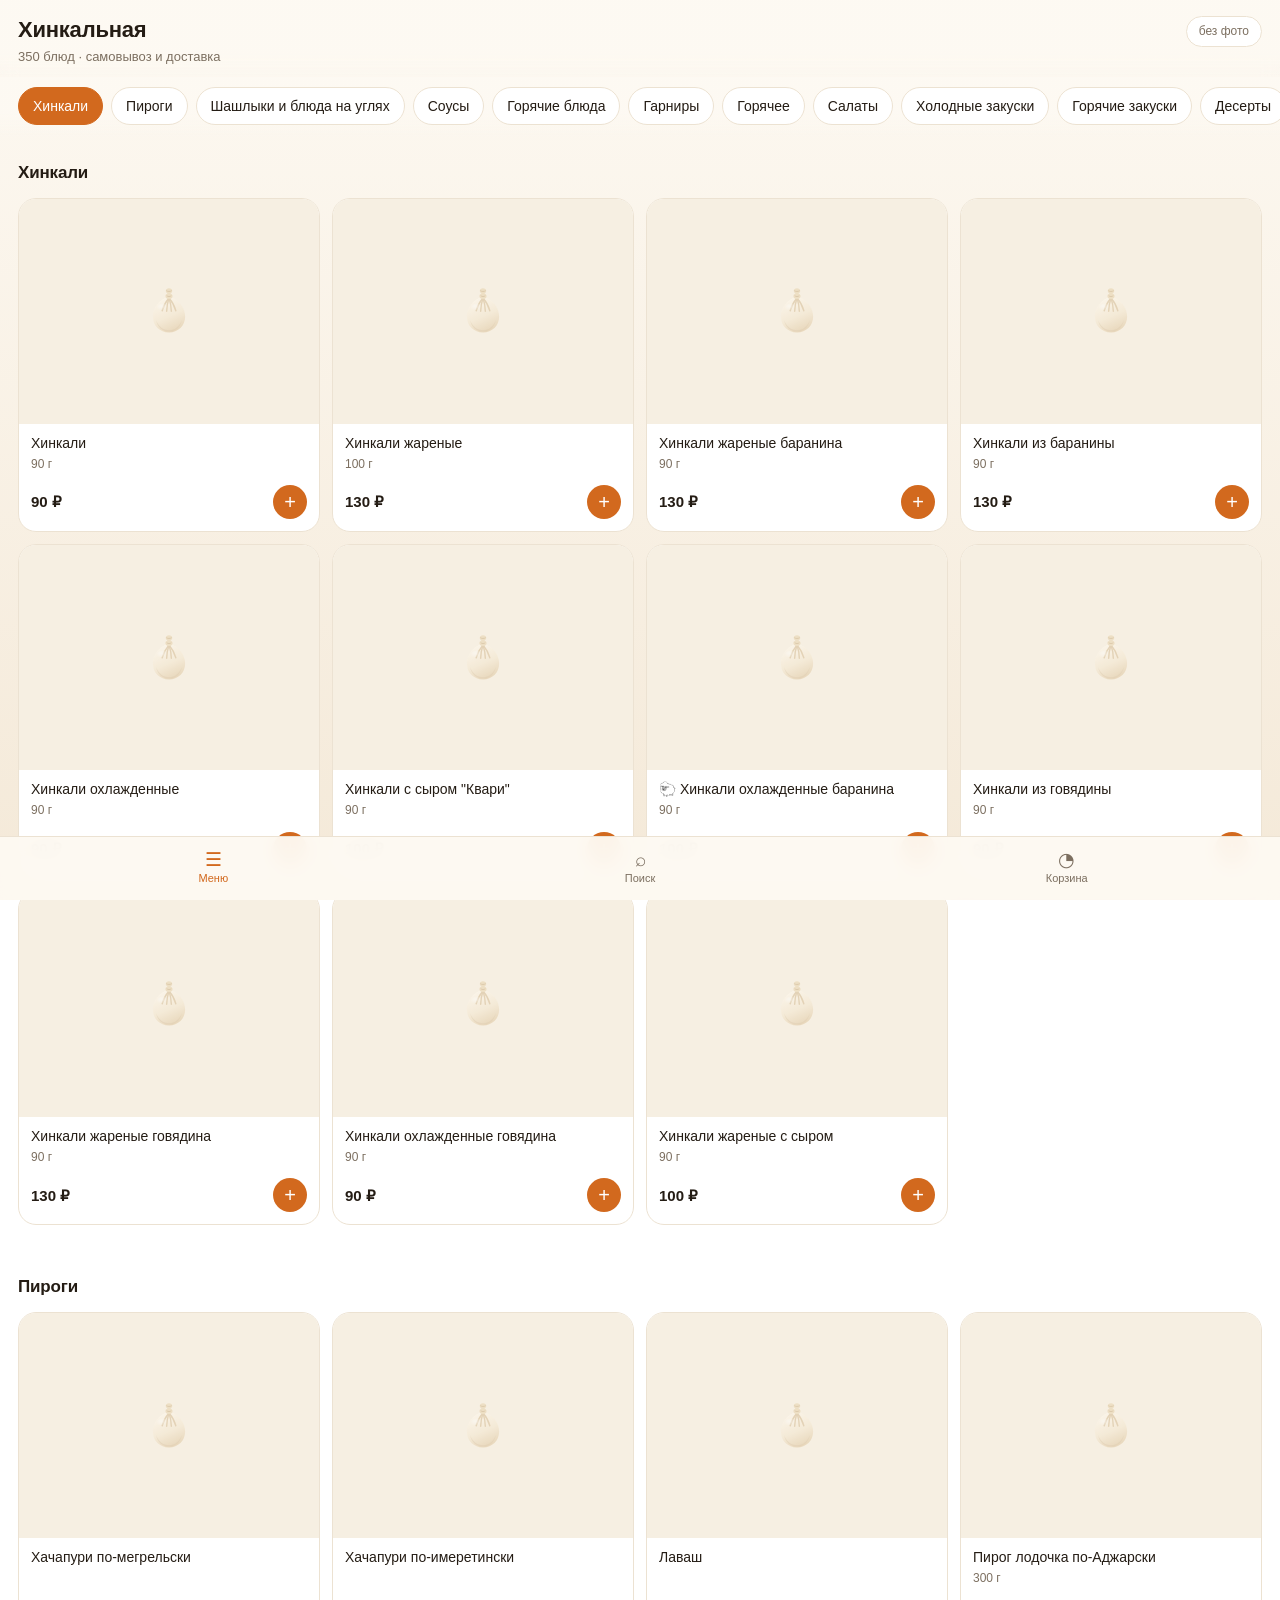
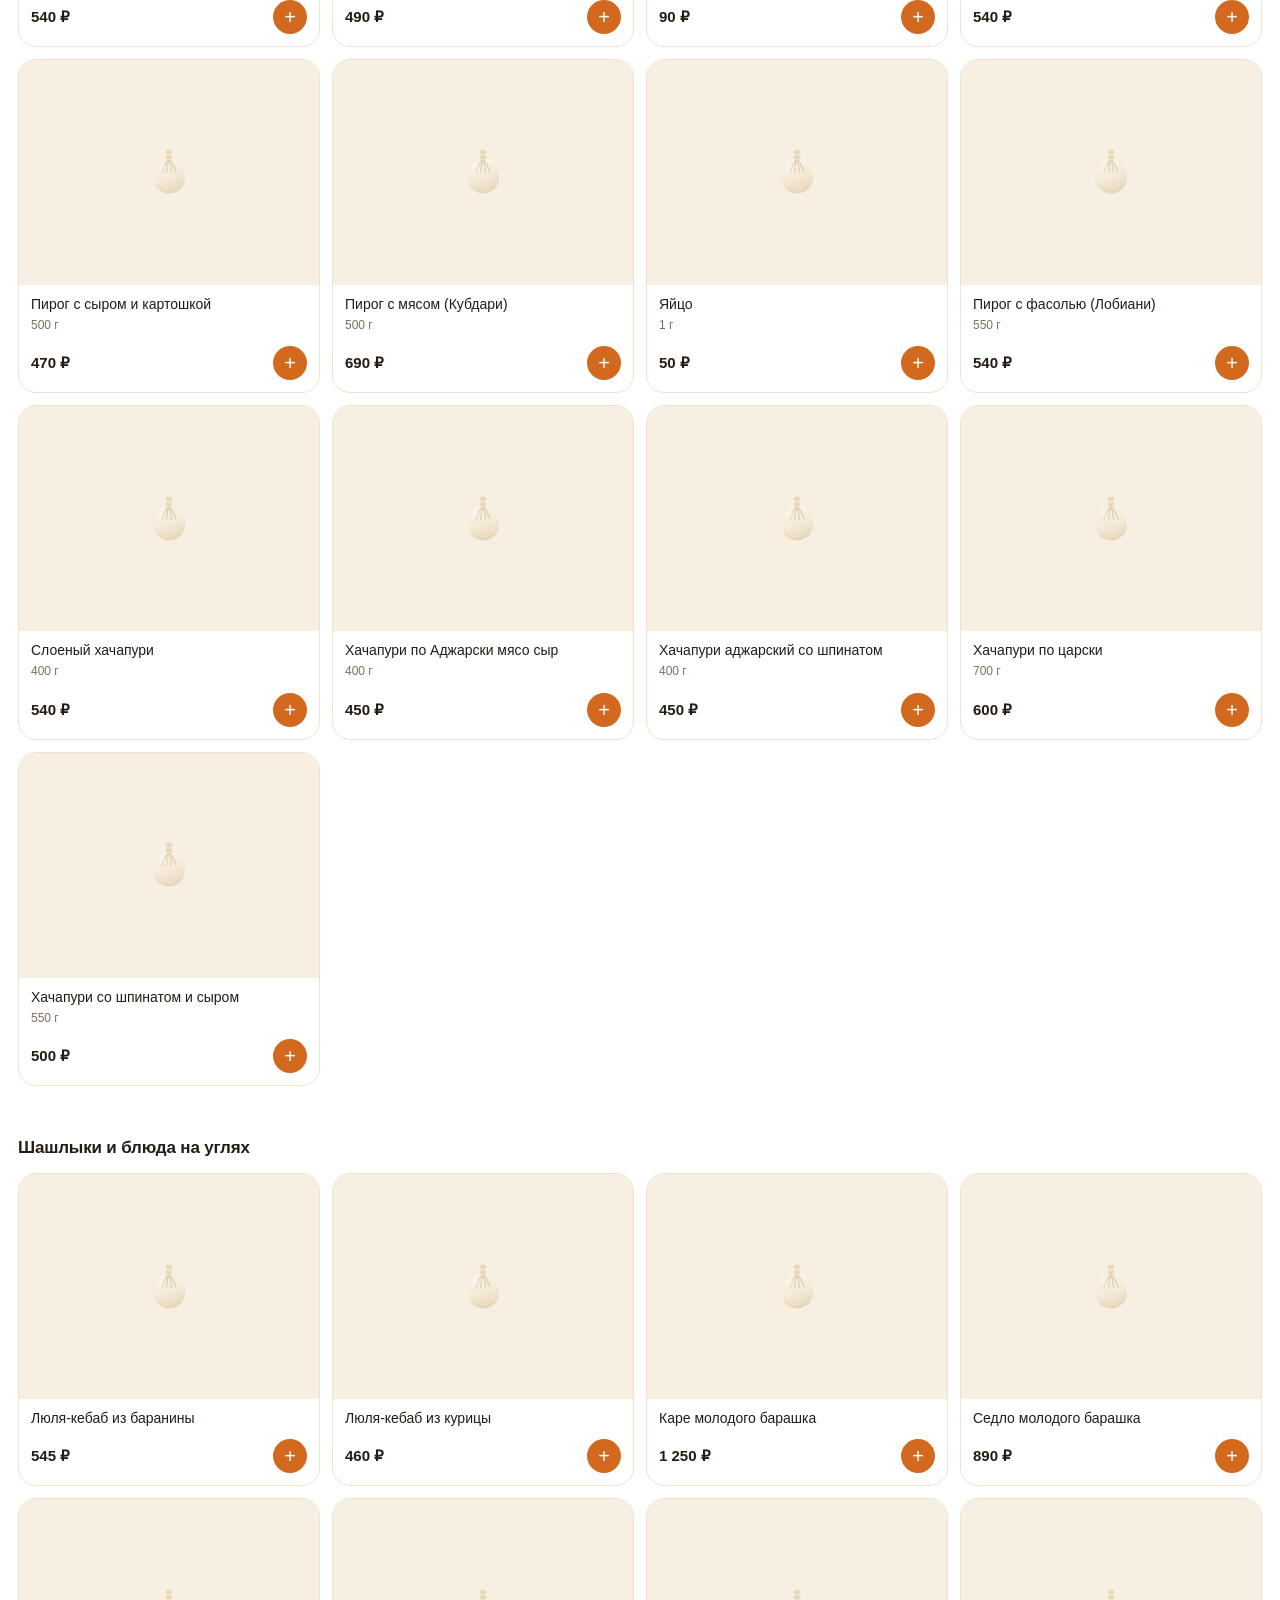
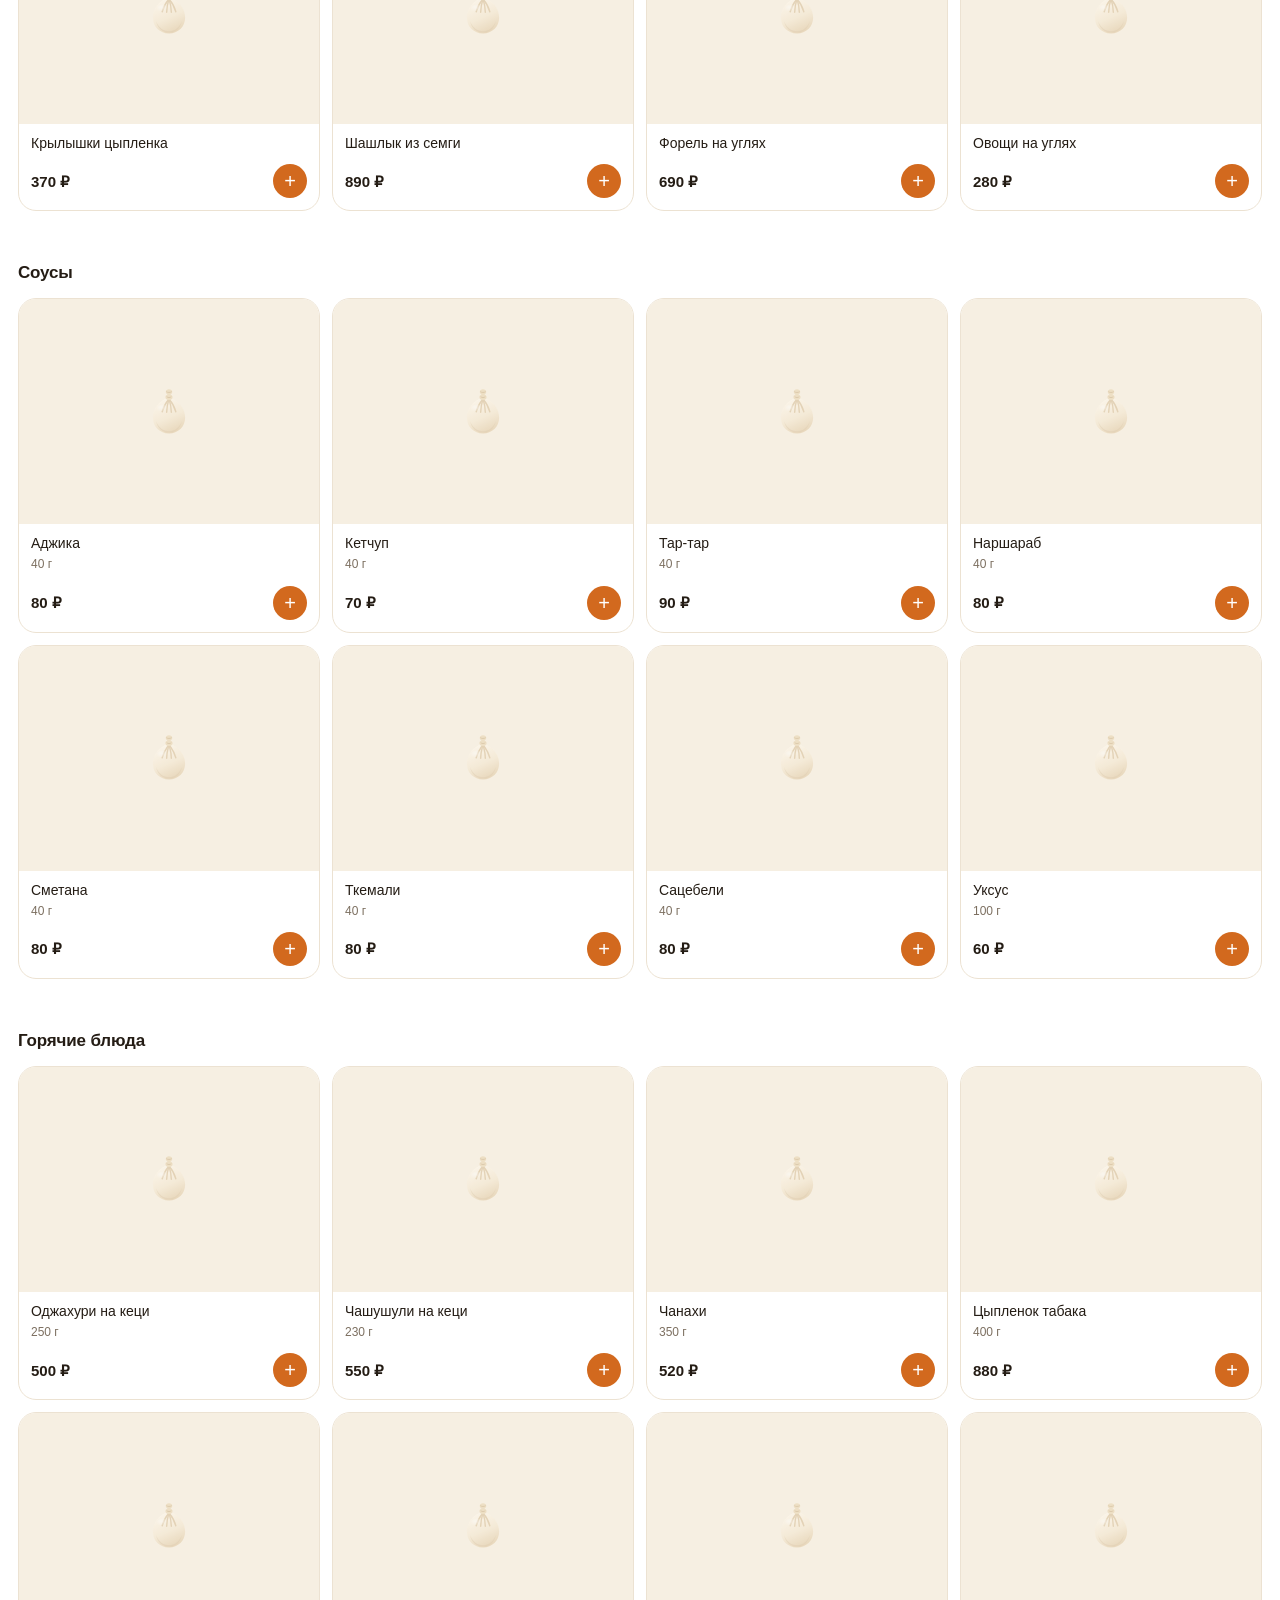
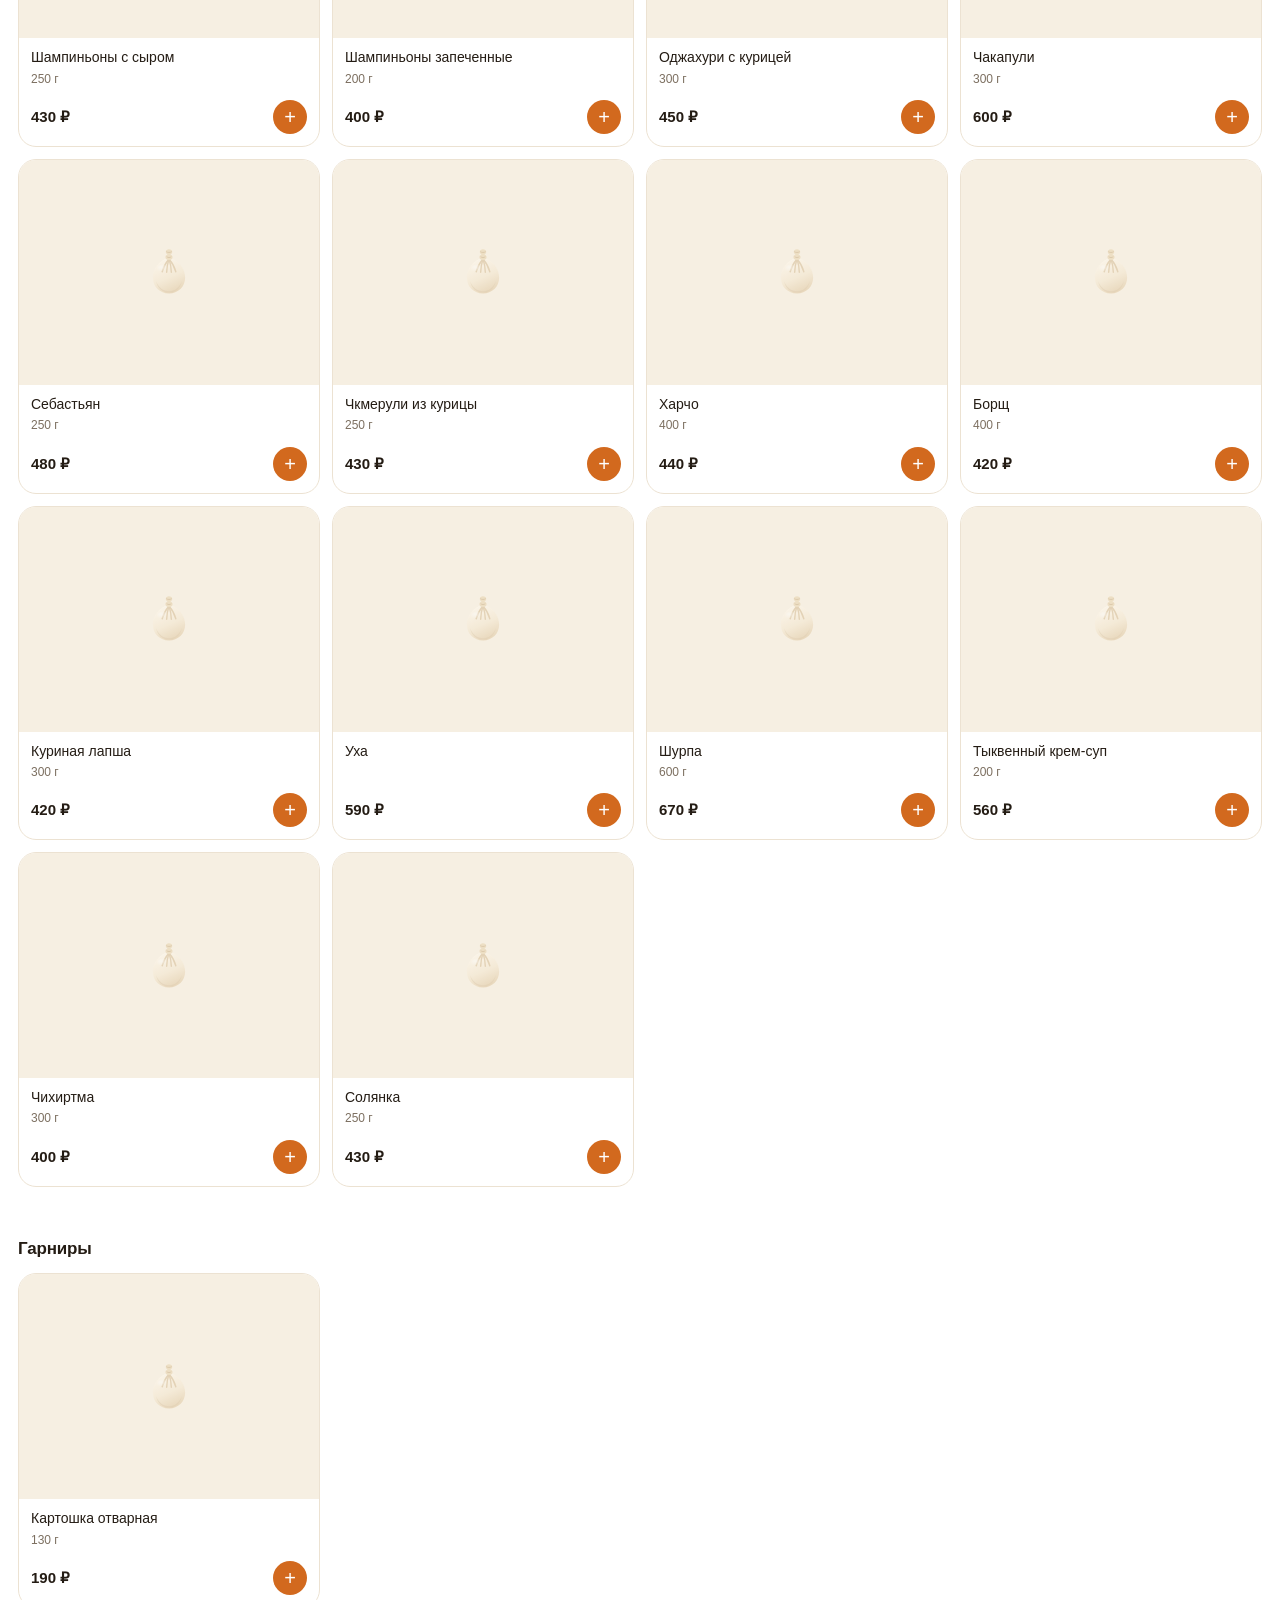
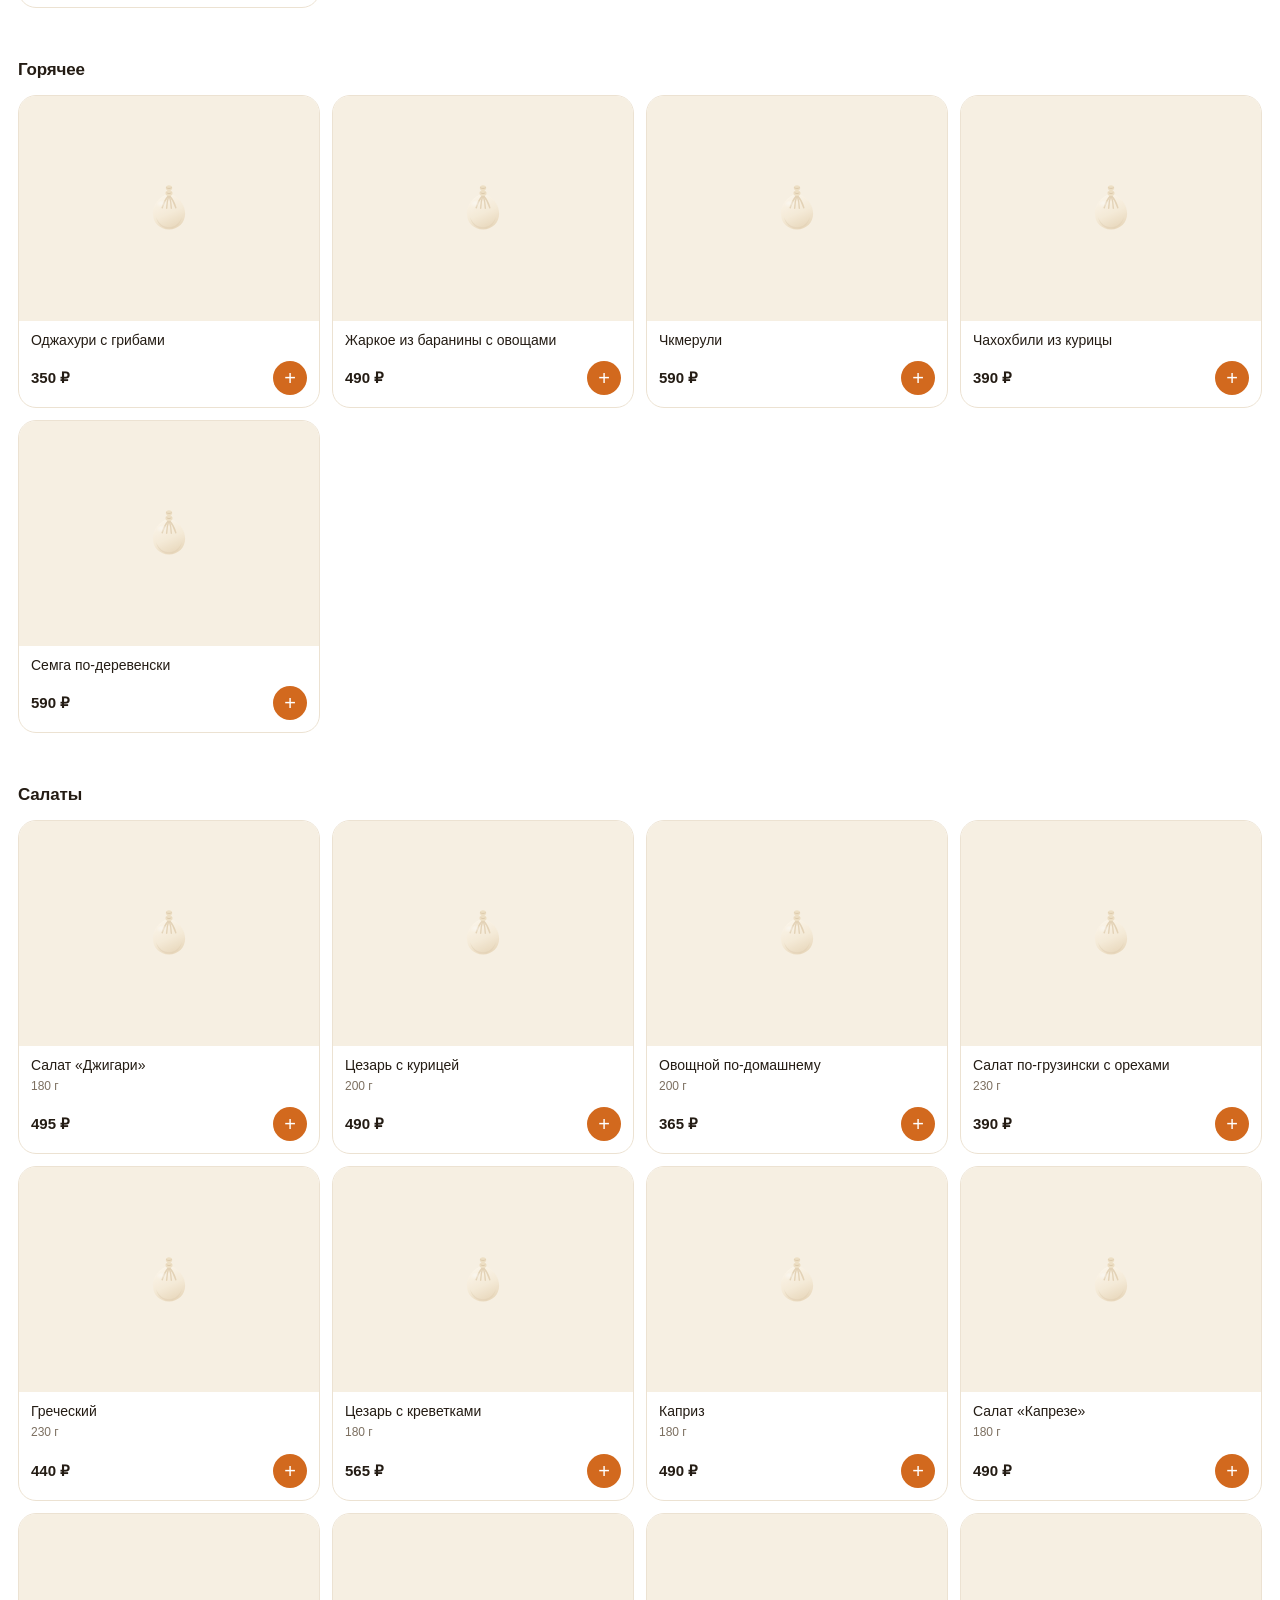
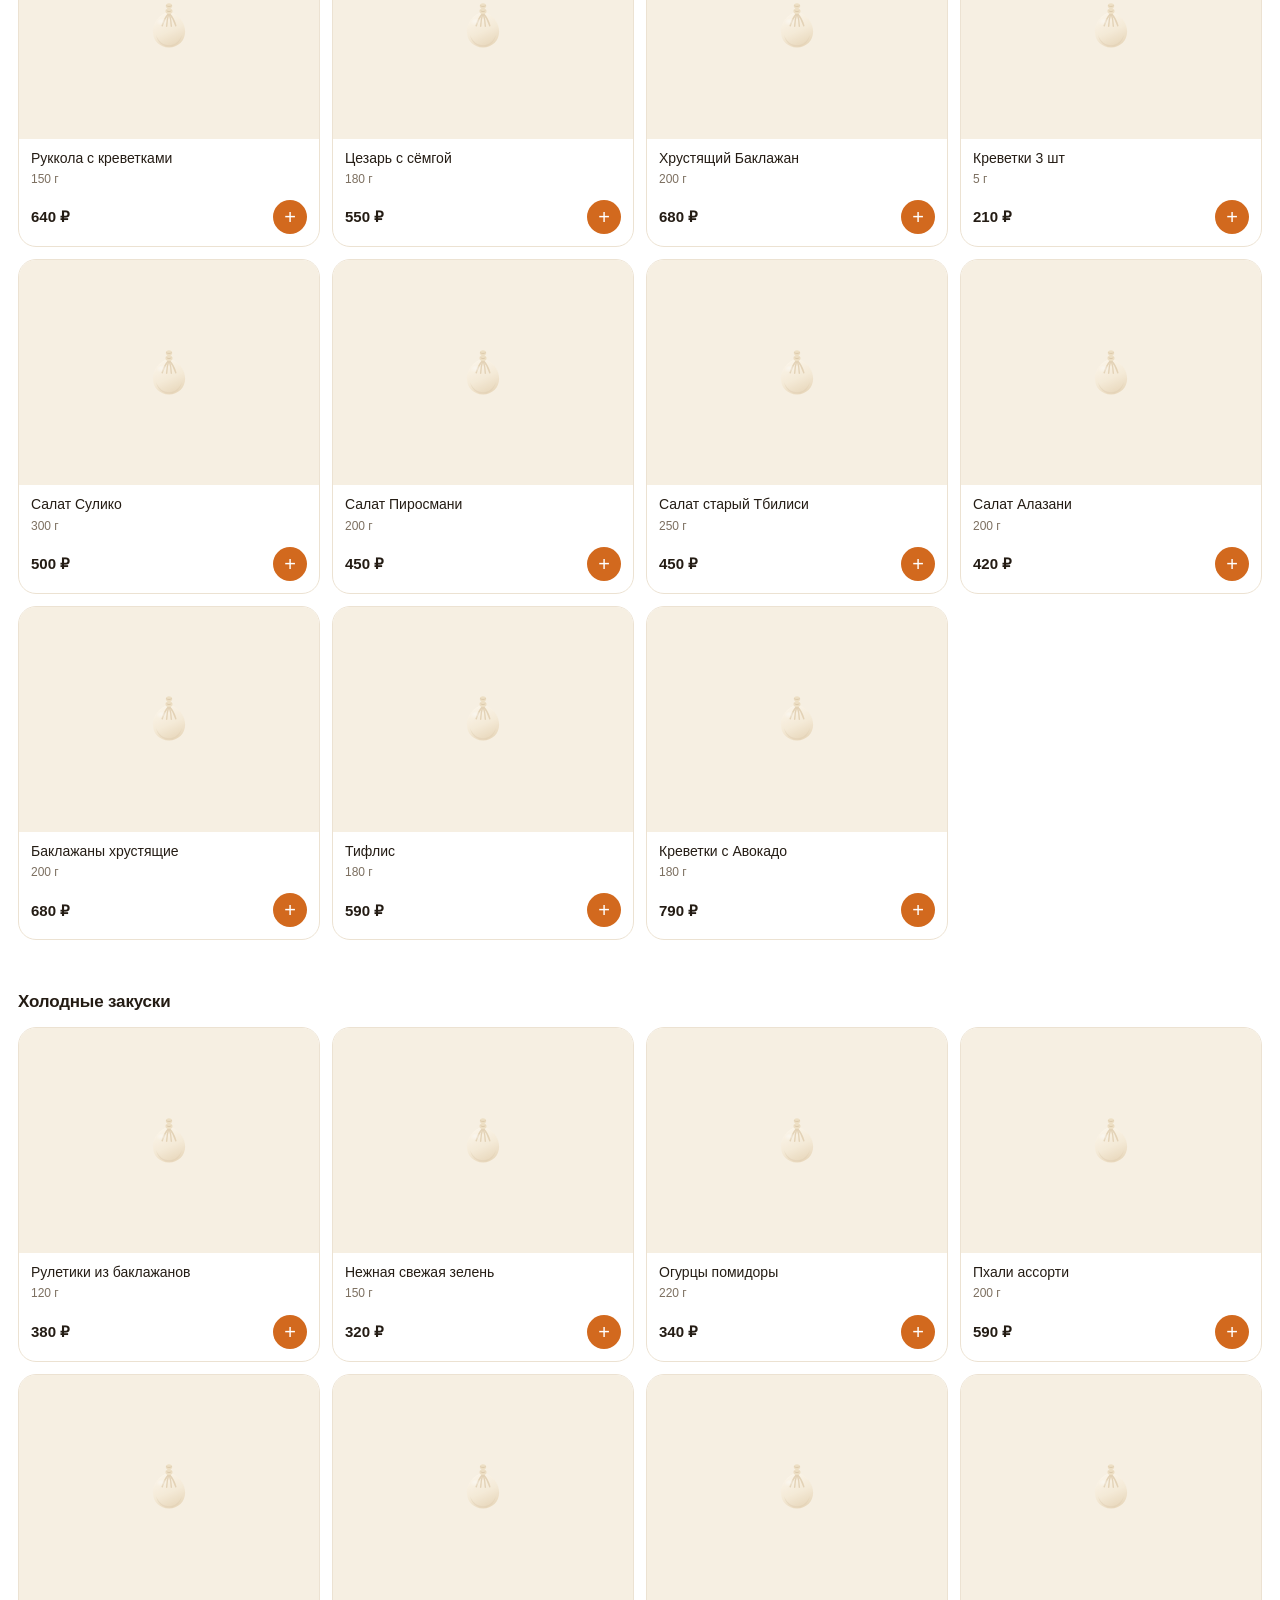
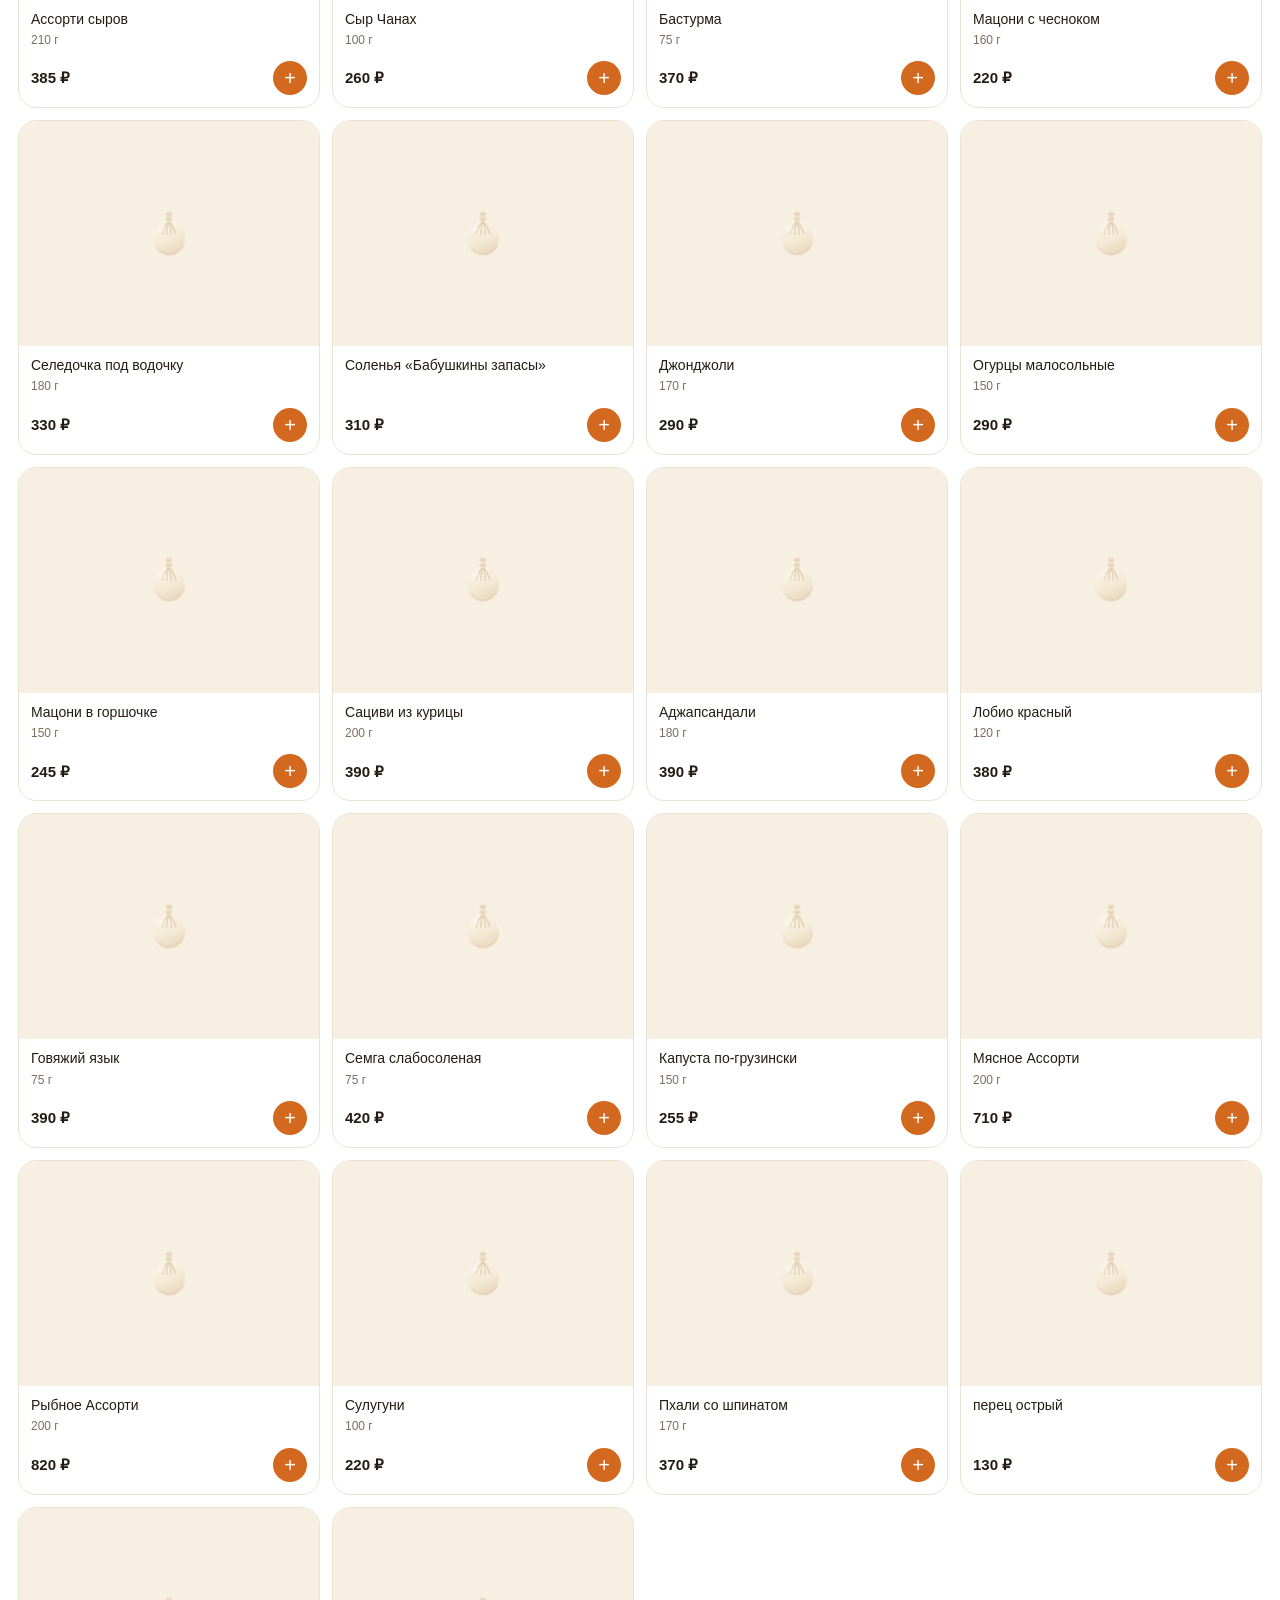
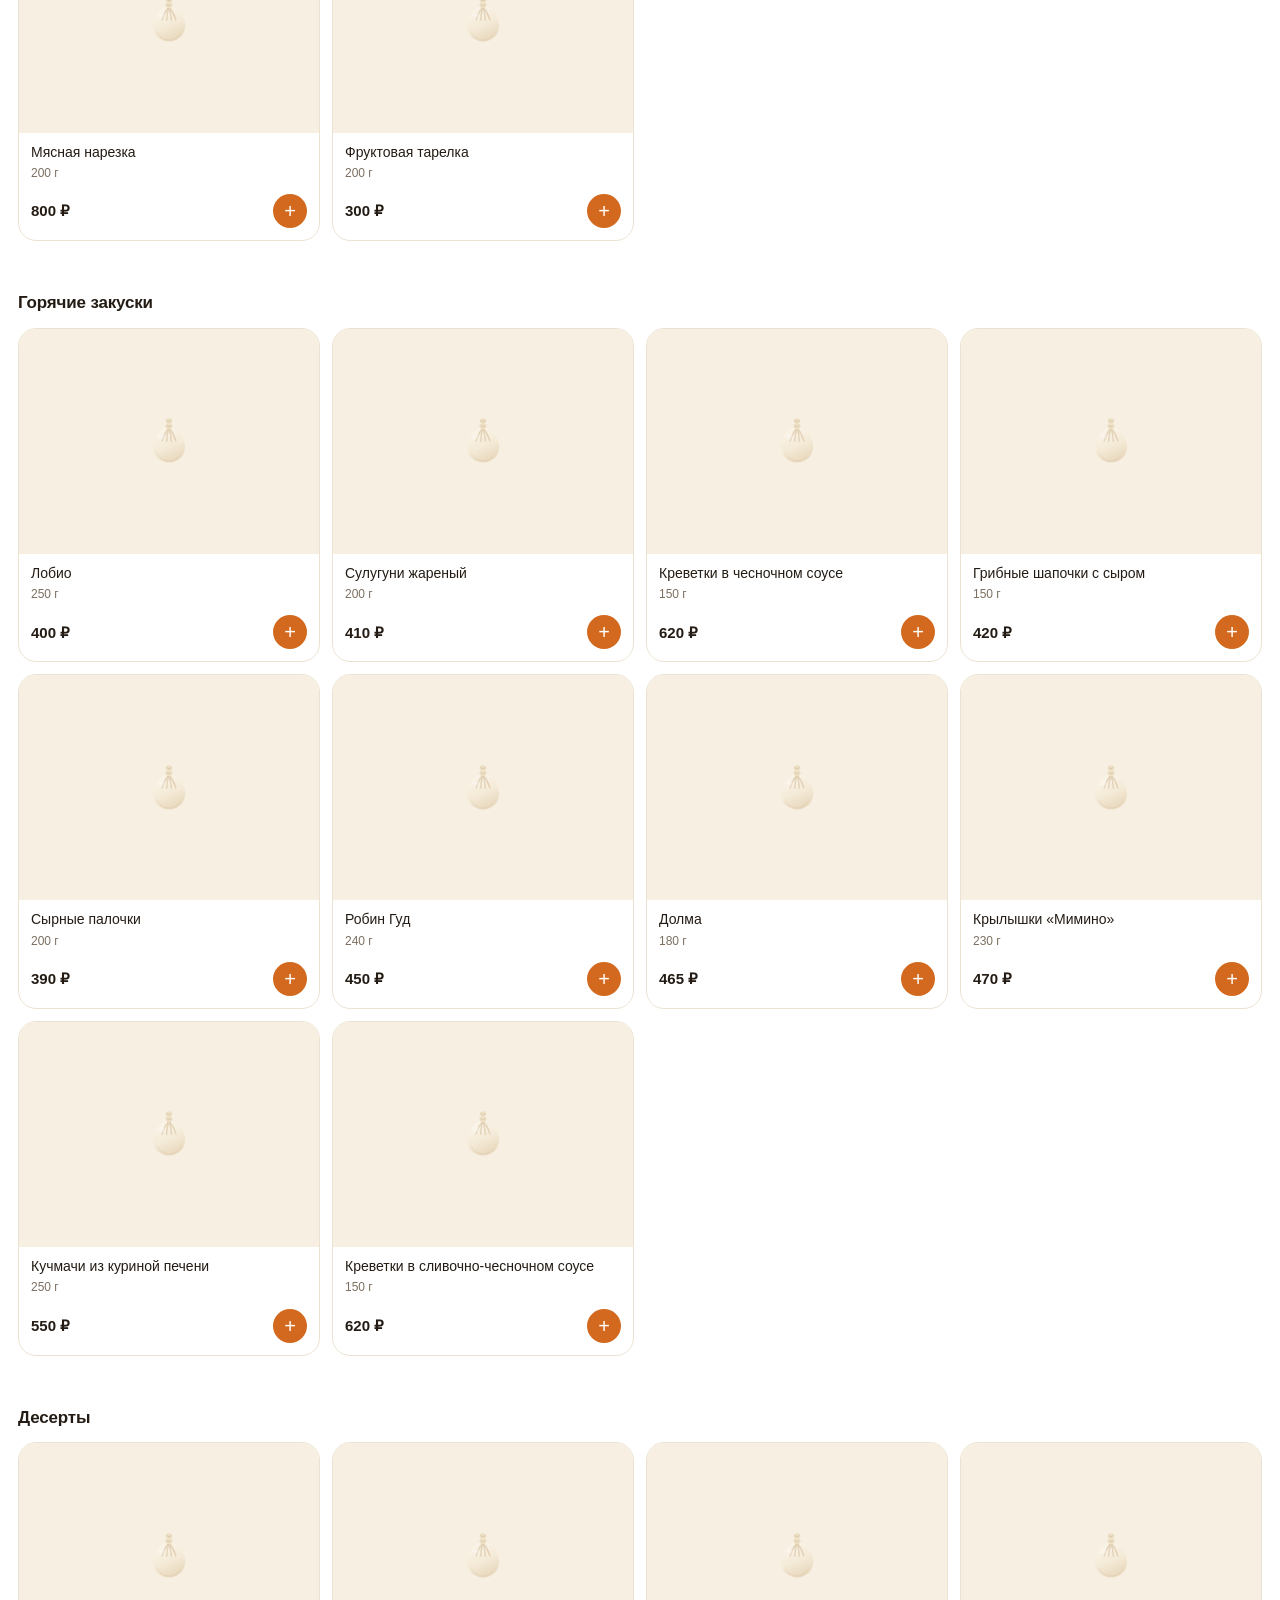
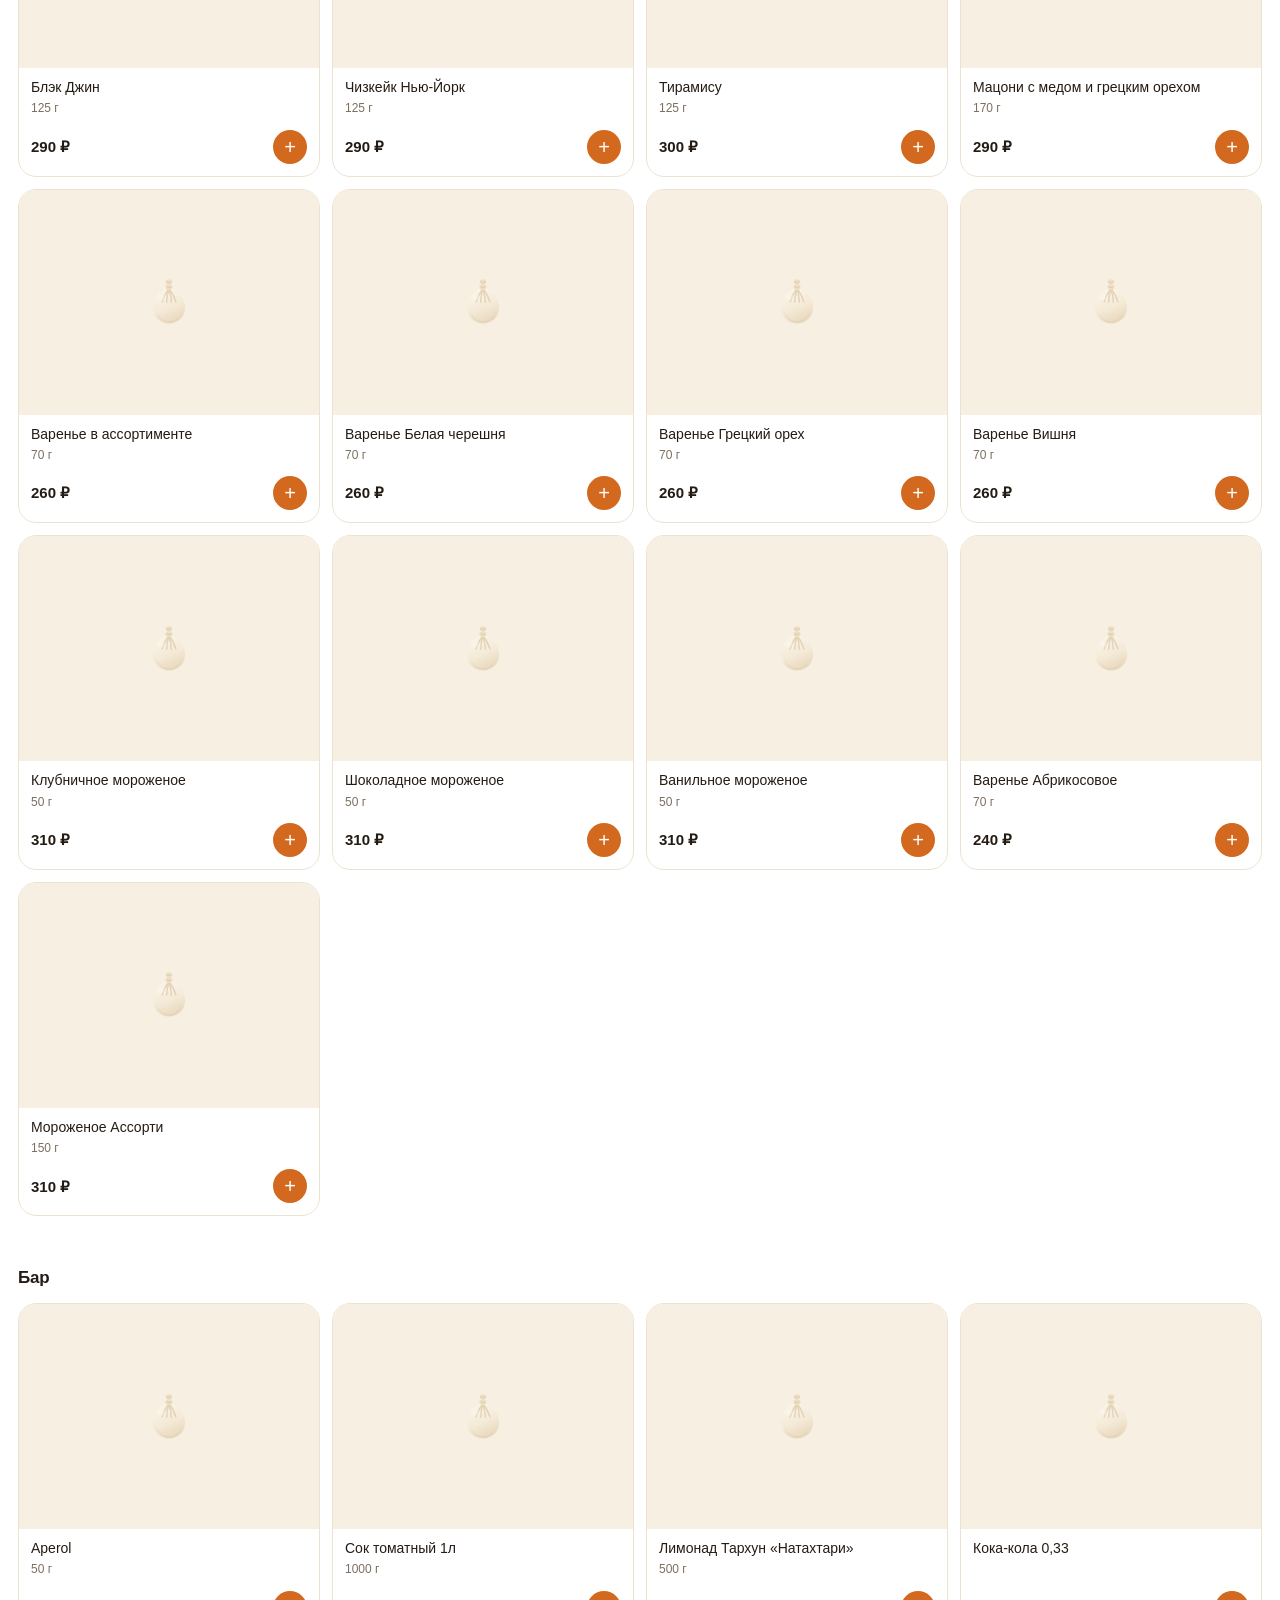
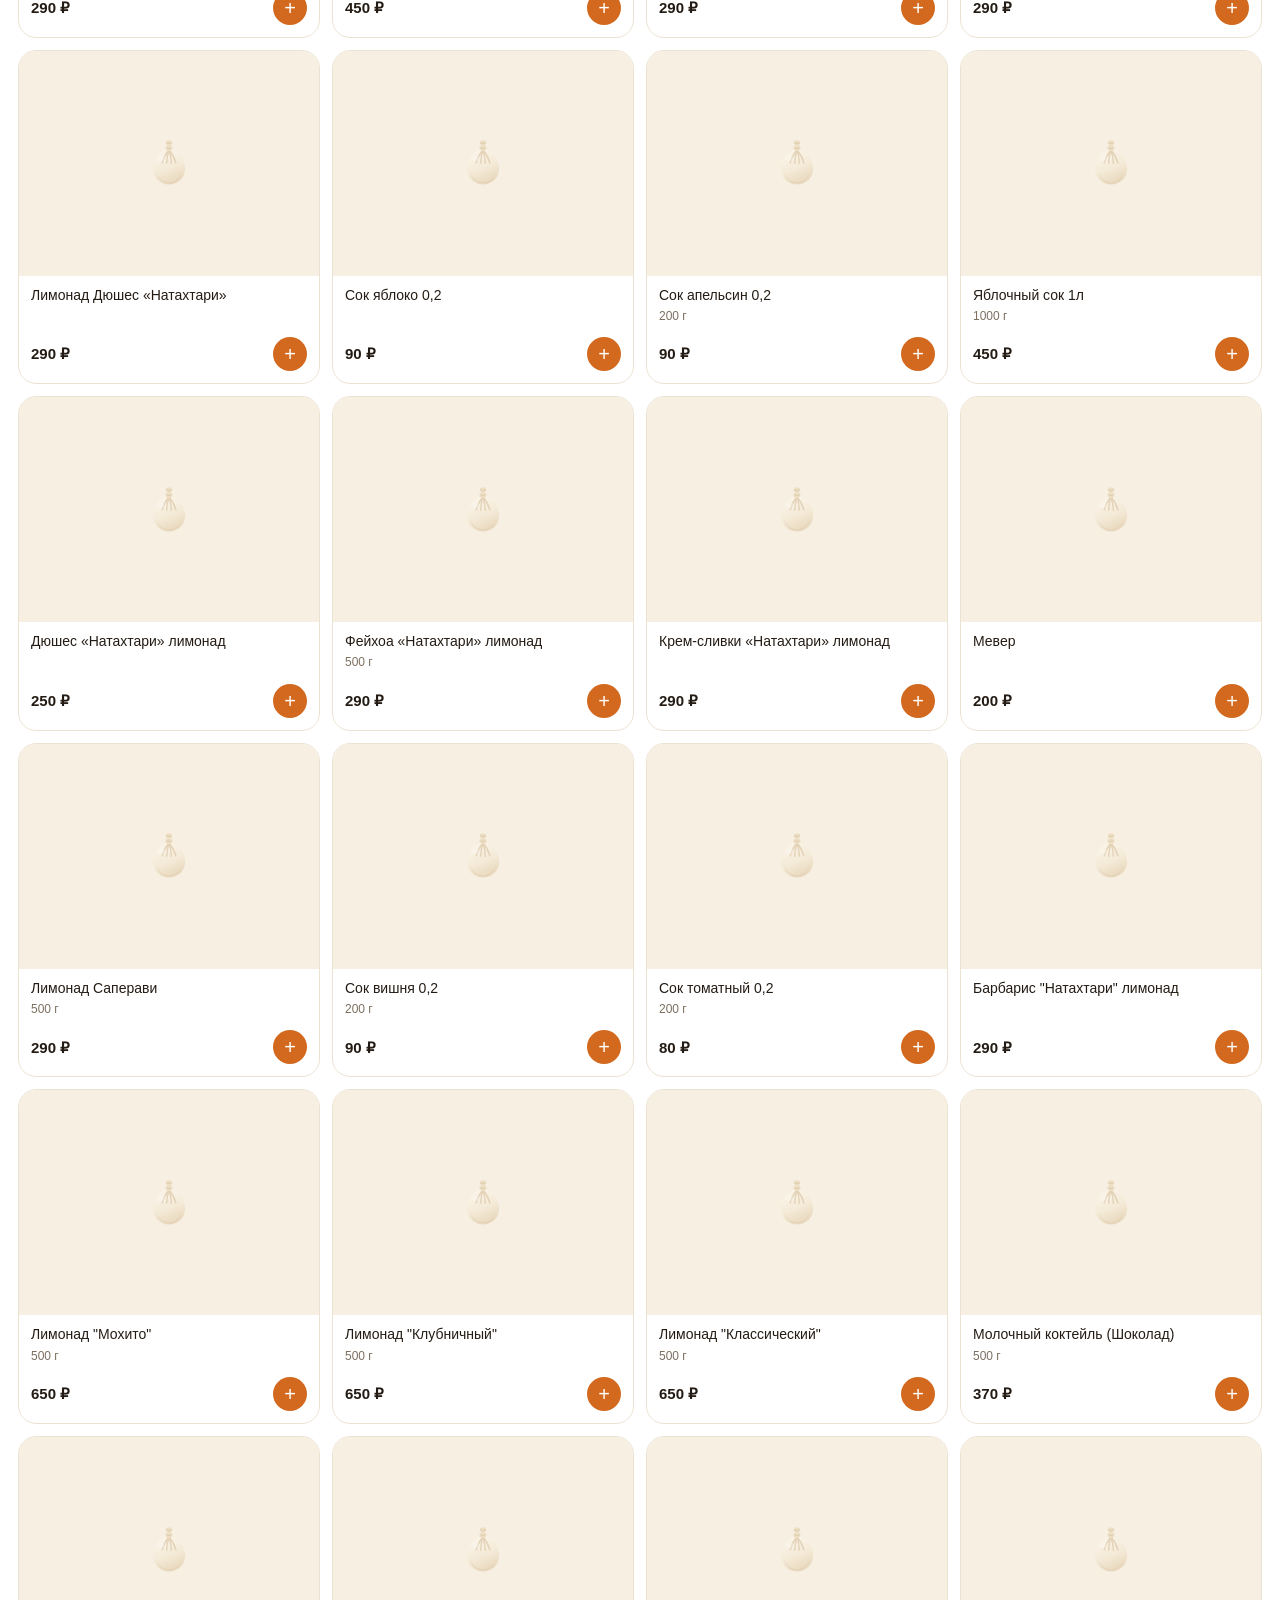
==== index.html @ e14bdf31 "Витрина Хинкальной: меню, блюдо, корзина, оформление; оффлайн и установка на телефон Co-Authored-By:" ====
<!DOCTYPE html>
<html lang="ru">
<head>
<meta charset="utf-8">
<meta name="viewport" content="width=device-width, initial-scale=1, viewport-fit=cover">
<title>Хинкальная — меню и заказ</title>
<meta name="description" content="Меню Хинкальной: хинкали, хачапури, шашлыки. Заказ навынос и доставка.">
<meta name="theme-color" content="#fbf5ea">
<link rel="manifest" href="manifest.webmanifest">
<link rel="apple-touch-icon" href="ikonki/znachok-192.png">
<link rel="stylesheet" href="stil.css">
</head>
<body>

<!-- Хинкали одним рисунком, дальше повторяется через <use> -->
<svg width="0" height="0" style="position:absolute" aria-hidden="true">
  <defs>
    <linearGradient id="testo" x1=".3" y1="0" x2=".7" y2="1">
      <stop offset="0" stop-color="#fffaf1"/><stop offset=".55" stop-color="#f3e6ce"/><stop offset="1" stop-color="#dcc39a"/>
    </linearGradient>
    <radialGradient id="blik" cx=".35" cy=".3" r=".45">
      <stop offset="0" stop-color="#fff" stop-opacity=".75"/><stop offset="1" stop-color="#fff" stop-opacity="0"/>
    </radialGradient>
    <symbol id="hinkali" viewBox="0 0 46 58">
      <path d="M23 13c-1.6 0-3 .5-4.6 1.4C11.6 18.2 5 25.3 5 35.2 5 45.6 13 53 23 53s18-7.4 18-17.8c0-9.9-6.6-17-13.4-20.8C26 13.5 24.6 13 23 13z" fill="url(#testo)"/>
      <path d="M8.6 39c2.4 7 7.8 11.4 14.4 11.4S34.9 46 37.4 39c-1.4 8-7 13-14.4 13S10 47 8.6 39z" fill="#cbb08a" opacity=".45"/>
      <g stroke="#d5bc94" stroke-width="1.6" stroke-linecap="round" fill="none">
        <path d="M23 14.5c-3.6 4.2-6.2 9-7.6 14.2"/><path d="M23 14.5c-1.6 4.8-2.5 9.8-2.6 14.8"/>
        <path d="M23 14.5c1.6 4.8 2.5 9.8 2.6 14.8"/><path d="M23 14.5c3.6 4.2 6.2 9 7.6 14.2"/>
      </g>
      <path d="M23 3.5c2.1 0 3.6 1.3 3.6 3 0 1.4-.9 2.4-2 3.1 1.5.6 2.4 1.6 2.4 2.9 0 1.9-1.8 3.2-4 3.2s-4-1.3-4-3.2c0-1.3.9-2.3 2.4-2.9-1.1-.7-2-1.7-2-3.1 0-1.7 1.5-3 3.6-3z" fill="#e6d2ad"/>
      <path d="M20.4 6.6c1.2.9 3.9.9 5.2 0M20.8 12.3c1.1.8 3.3.8 4.4 0" stroke="#c9ac7f" stroke-width="1.1" stroke-linecap="round" fill="none"/>
      <ellipse cx="16.5" cy="26" rx="7" ry="5.5" fill="url(#blik)"/>
    </symbol>
  </defs>
</svg>

<div id="ekran"></div>

<nav class="niz" id="niz" hidden>
  <a href="#/" class="vkladka" data-vkladka="menyu">
    <span class="znak">☰</span><span>Меню</span>
  </a>
  <a href="#/poisk" class="vkladka" data-vkladka="poisk">
    <span class="znak">⌕</span><span>Поиск</span>
  </a>
  <a href="#/korzina" class="vkladka" data-vkladka="korzina">
    <span class="znak">◔</span><span>Корзина</span>
    <span class="schetchik" id="schetchik" hidden>0</span>
  </a>
</nav>

<script src="vitrina.js"></script>
</body>
</html>
---- stil.css ----
/* Витрина Хинкальной. Телефон первым, тёплая гамма теста и жара,
   мягкие переходы цвета, отклик на каждое касание. */

:root {
  --fon-verh:   #fdf9f2;
  --fon-niz:    #f4e9d8;
  --karta:      #ffffff;
  --tekst:      #241c14;
  --tusklo:     #7c6f60;
  --kray:       #ece2d2;
  --zhar:       #d2691e;
  --zhar-temno: #b4540f;
  --zelen:      #4a7c46;

  --radius:     18px;
  --niz-vysota: 64px;
}

* { box-sizing: border-box; -webkit-tap-highlight-color: transparent; }

html, body { height: 100%; }

body {
  margin: 0;
  color: var(--tekst);
  background: linear-gradient(180deg, var(--fon-verh) 0%, var(--fon-niz) 100%);
  background-attachment: fixed;
  font-family: -apple-system, BlinkMacSystemFont, "Segoe UI", Roboto, "Helvetica Neue", sans-serif;
  line-height: 1.45;
  -webkit-font-smoothing: antialiased;
}

a { color: inherit; text-decoration: none; }
button { font: inherit; color: inherit; border: none; background: none; cursor: pointer; }

#ekran { padding-bottom: calc(var(--niz-vysota) + env(safe-area-inset-bottom) + 12px); }

/* ---------- шапка ---------- */

.shapka {
  position: sticky; top: 0; z-index: 20;
  padding: 14px 18px 10px;
  background: linear-gradient(180deg, rgba(253,249,242,.97) 70%, rgba(253,249,242,0));
  backdrop-filter: blur(8px);
}
.shapka h1 { margin: 0; font-size: 22px; letter-spacing: -.01em; }
.shapka .pod { margin: 2px 0 0; font-size: 13px; color: var(--tusklo); }

/* лента разделов */
.lenta {
  display: flex; gap: 8px; overflow-x: auto; padding: 10px 18px 12px;
  scrollbar-width: none; -webkit-overflow-scrolling: touch;
  position: sticky; top: 62px; z-index: 19;
  background: linear-gradient(180deg, rgba(253,249,242,.97) 60%, rgba(253,249,242,0));
}
.lenta::-webkit-scrollbar { display: none; }
.lenta button {
  flex: 0 0 auto; padding: 8px 14px; border-radius: 999px;
  border: 1px solid var(--kray); background: var(--karta);
  font-size: 14px; white-space: nowrap;
  transition: transform .12s ease, background .15s ease, color .15s ease;
}
.lenta button:active { transform: scale(.95); }
.lenta button[aria-current="true"] {
  background: var(--zhar); border-color: var(--zhar); color: #fff;
}

/* переключатель показа фотографий: в базе они пока случайные */
.perekl-foto {
  position: absolute; top: 16px; right: 18px;
  font-size: 12px; color: var(--tusklo);
  border: 1px solid var(--kray); background: var(--karta);
  border-radius: 999px; padding: 6px 12px;
  transition: transform .12s ease;
}
.perekl-foto:active { transform: scale(.94); }

/* ---------- список блюд ---------- */

.razdel { padding: 6px 18px 26px; }
.razdel h2 {
  font-size: 17px; margin: 18px 0 12px; letter-spacing: -.01em;
  scroll-margin-top: 112px;
}

.setka { display: grid; grid-template-columns: 1fr 1fr; gap: 12px; }
@media (min-width: 620px) { .setka { grid-template-columns: repeat(3, 1fr); } }
@media (min-width: 900px) { .setka { grid-template-columns: repeat(4, 1fr); } }

.blyudo {
  position: relative; display: flex; flex-direction: column;
  background: var(--karta); border: 1px solid var(--kray);
  border-radius: var(--radius); overflow: hidden;
  transition: transform .14s cubic-bezier(.34,1.3,.64,1), box-shadow .14s ease;
}
.blyudo:active { transform: scale(.975); }

.blyudo .foto {
  position: relative; aspect-ratio: 4 / 3; background: #f6efe2;
  display: flex; align-items: center; justify-content: center; overflow: hidden;
}
.blyudo .foto img {
  position: absolute; inset: 0;
  width: 100%; height: 100%; object-fit: cover; display: block;
  opacity: 0; transition: opacity .35s ease;
}
.blyudo .foto img.vidno { opacity: 1; }
.blyudo .foto svg { width: 42px; height: 52px; opacity: .55; }

.blyudo .telo { padding: 10px 12px 12px; display: flex; flex-direction: column; gap: 4px; flex: 1; }
.blyudo .nazvanie { font-size: 14px; line-height: 1.3; }
.blyudo .ves { font-size: 12px; color: var(--tusklo); }
.blyudo .nizhe { margin-top: auto; display: flex; align-items: center; justify-content: space-between; gap: 8px; padding-top: 8px; }
.blyudo .cena { font-size: 15px; font-weight: 600; }

.plyus {
  width: 34px; height: 34px; border-radius: 50%;
  background: var(--zhar); color: #fff; font-size: 20px; line-height: 1;
  display: flex; align-items: center; justify-content: center;
  transition: transform .12s cubic-bezier(.34,1.5,.64,1), background .15s ease;
}
.plyus:active { transform: scale(.85); background: var(--zhar-temno); }
.plyus.polozheno { background: var(--zelen); }

/* счётчик прямо на карточке, когда блюдо уже в корзине */
.schet {
  display: flex; align-items: center; gap: 10px;
  background: var(--zhar); border-radius: 999px; padding: 3px 4px; color: #fff;
}
.schet button { width: 28px; height: 28px; border-radius: 50%; font-size: 17px; line-height: 1; }
.schet button:active { background: rgba(0,0,0,.18); }
.schet .skolko { min-width: 16px; text-align: center; font-size: 14px; font-weight: 600; }

/* прайс-лист: когда фотографий нет или они выключены */
.setka.spisok { grid-template-columns: 1fr; gap: 8px; }
.stroka-menyu {
  flex-direction: row; align-items: center; gap: 12px;
  padding: 13px 14px;
}
.stroka-menyu .zvanie { flex: 1; font-size: 15px; line-height: 1.3; }
.stroka-menyu .zvanie small { display: block; color: var(--tusklo); font-size: 12px; margin-top: 2px; }
.stroka-menyu .cena { font-size: 15px; font-weight: 600; white-space: nowrap; }

/* ---------- карточка блюда ---------- */

.podrobno .kartinka {
  position: relative; aspect-ratio: 1 / 1; background: #f6efe2; overflow: hidden;
  display: flex; align-items: center; justify-content: center;
}
.podrobno .kartinka img { position: absolute; inset: 0; width: 100%; height: 100%; object-fit: cover; }
.podrobno .kartinka svg { width: 84px; height: 104px; opacity: .5; }

.nazad {
  position: absolute; top: 14px; left: 14px; z-index: 5;
  width: 38px; height: 38px; border-radius: 50%;
  background: rgba(255,255,255,.92); backdrop-filter: blur(6px);
  display: flex; align-items: center; justify-content: center; font-size: 18px;
  box-shadow: 0 2px 10px rgba(0,0,0,.08);
  transition: transform .12s ease;
}
.nazad:active { transform: scale(.9); }

.podrobno .telo { padding: 18px; }
.podrobno h1 { font-size: 22px; margin: 0 0 6px; letter-spacing: -.01em; }
.podrobno .svedeniya { color: var(--tusklo); font-size: 14px; margin: 0 0 16px; }
.podrobno .sostav { font-size: 14px; color: var(--tusklo); margin: 0 0 18px; }

.polosa-vnizu {
  position: fixed; left: 0; right: 0; bottom: 0; z-index: 30;
  padding: 12px 18px calc(12px + env(safe-area-inset-bottom));
  background: rgba(253,249,242,.96); backdrop-filter: blur(10px);
  border-top: 1px solid var(--kray);
  display: flex; align-items: center; gap: 12px;
}

.glavnaya-knopka {
  flex: 1; height: 50px; border-radius: 14px;
  background: var(--zhar); color: #fff; font-size: 16px; font-weight: 600;
  display: flex; align-items: center; justify-content: center; gap: 10px;
  transition: transform .12s cubic-bezier(.34,1.4,.64,1), background .15s ease;
}
.glavnaya-knopka:active { transform: scale(.97); background: var(--zhar-temno); }
.glavnaya-knopka[disabled] { background: #d9cdbb; color: #fff; }

/* ---------- корзина и оформление ---------- */

.stroka {
  display: flex; gap: 12px; align-items: center;
  padding: 12px; background: var(--karta);
  border: 1px solid var(--kray); border-radius: var(--radius); margin-bottom: 10px;
}
.stroka .mini { width: 56px; height: 56px; border-radius: 12px; object-fit: cover; background: #f6efe2; flex: 0 0 auto; }
.stroka .zvanie { flex: 1; font-size: 14px; }
.stroka .zvanie small { display: block; color: var(--tusklo); font-size: 12px; margin-top: 2px; }

.itogo { display: flex; justify-content: space-between; padding: 14px 2px 4px; font-size: 16px; }
.itogo b { font-size: 19px; }

.pole { display: block; margin-bottom: 12px; }
.pole span { display: block; font-size: 13px; color: var(--tusklo); margin-bottom: 6px; }
.pole input, .pole textarea {
  width: 100%; padding: 13px 14px; font: inherit;
  background: var(--karta); border: 1px solid var(--kray); border-radius: 14px;
  transition: border-color .15s ease;
}
.pole input:focus, .pole textarea:focus { outline: none; border-color: var(--zhar); }

.vybor { display: flex; gap: 8px; margin-bottom: 16px; }
.vybor button {
  flex: 1; padding: 12px; border-radius: 14px; border: 1px solid var(--kray);
  background: var(--karta); font-size: 14px;
  transition: transform .12s ease;
}
.vybor button:active { transform: scale(.97); }
.vybor button[aria-pressed="true"] { background: var(--zhar); border-color: var(--zhar); color: #fff; }

.pusto { text-align: center; padding: 64px 24px; color: var(--tusklo); }
.pusto svg { width: 64px; height: 80px; opacity: .45; margin-bottom: 14px; }

/* ---------- нижняя панель ---------- */

.niz {
  position: fixed; left: 0; right: 0; bottom: 0; z-index: 25;
  height: calc(var(--niz-vysota) + env(safe-area-inset-bottom));
  padding-bottom: env(safe-area-inset-bottom);
  display: flex; align-items: stretch;
  background: rgba(253,249,242,.96); backdrop-filter: blur(10px);
  border-top: 1px solid var(--kray);
}
.vkladka {
  position: relative; flex: 1;
  display: flex; flex-direction: column; align-items: center; justify-content: center; gap: 2px;
  font-size: 11px; color: var(--tusklo);
  transition: color .15s ease, transform .12s ease;
}
.vkladka .znak { font-size: 19px; line-height: 1; }
.vkladka:active { transform: scale(.94); }
.vkladka[aria-current="page"] { color: var(--zhar); }

.schetchik {
  position: absolute; top: 8px; left: 50%; margin-left: 4px;
  min-width: 18px; height: 18px; padding: 0 5px;
  border-radius: 999px; background: var(--zhar); color: #fff;
  font-size: 11px; font-weight: 600; line-height: 18px; text-align: center;
}

/* ---------- загрузка: фишка 001 ---------- */

.zagruzka-ekran { display: flex; flex-direction: column; align-items: center; justify-content: center; min-height: 70vh; gap: 26px; }
.zagruzka { display: flex; align-items: flex-end; gap: 12px; }
.zagruzka .mesto { position: relative; width: 36px; height: 46px; }
.zagruzka .hinkali { width: 36px; height: 46px; transform-origin: 50% 88%; animation: pryzhok 1.25s cubic-bezier(.36,.07,.25,1) infinite; }
.zagruzka .ten {
  position: absolute; left: 50%; bottom: -8px; width: 24px; height: 6px; margin-left: -12px;
  border-radius: 50%; background: rgba(42,33,24,.18); filter: blur(2px);
  animation: ten 1.25s cubic-bezier(.36,.07,.25,1) infinite;
}
.mesto:nth-child(1) .hinkali, .mesto:nth-child(1) .ten { animation-delay: 0s; }
.mesto:nth-child(2) .hinkali, .mesto:nth-child(2) .ten { animation-delay: .09s; }
.mesto:nth-child(3) .hinkali, .mesto:nth-child(3) .ten { animation-delay: .18s; }
.mesto:nth-child(4) .hinkali, .mesto:nth-child(4) .ten { animation-delay: .27s; }
.mesto:nth-child(5) .hinkali, .mesto:nth-child(5) .ten { animation-delay: .36s; }

@keyframes pryzhok {
  0%,55%,100% { transform: translateY(0) scale(1,1); }
  12%         { transform: translateY(0) scale(1.10,.90); }
  30%         { transform: translateY(-24px) scale(.95,1.05); }
  44%         { transform: translateY(0) scale(1.07,.93); }
}
@keyframes ten {
  0%,55%,100% { transform: scale(1); opacity: .9; }
  30%         { transform: scale(.5); opacity: .3; }
}

/* всплывающая подсказка «положили» */
.vspysk {
  position: fixed; left: 50%; bottom: calc(var(--niz-vysota) + 18px);
  transform: translateX(-50%) translateY(10px);
  background: var(--tekst); color: #fff; font-size: 14px;
  padding: 10px 16px; border-radius: 999px; z-index: 40;
  opacity: 0; pointer-events: none; transition: opacity .2s ease, transform .2s ease;
}
.vspysk.vidno { opacity: 1; transform: translateX(-50%) translateY(0); }

/* появление экрана */
.poyavlenie { animation: poyavit .25s ease both; }
@keyframes poyavit { from { opacity: 0; transform: translateY(6px); } to { opacity: 1; transform: none; } }

@media (prefers-reduced-motion: reduce) {
  * { animation-duration: .01ms !important; transition-duration: .01ms !important; }
  .zagruzka .hinkali { animation: none; opacity: .6; }
}
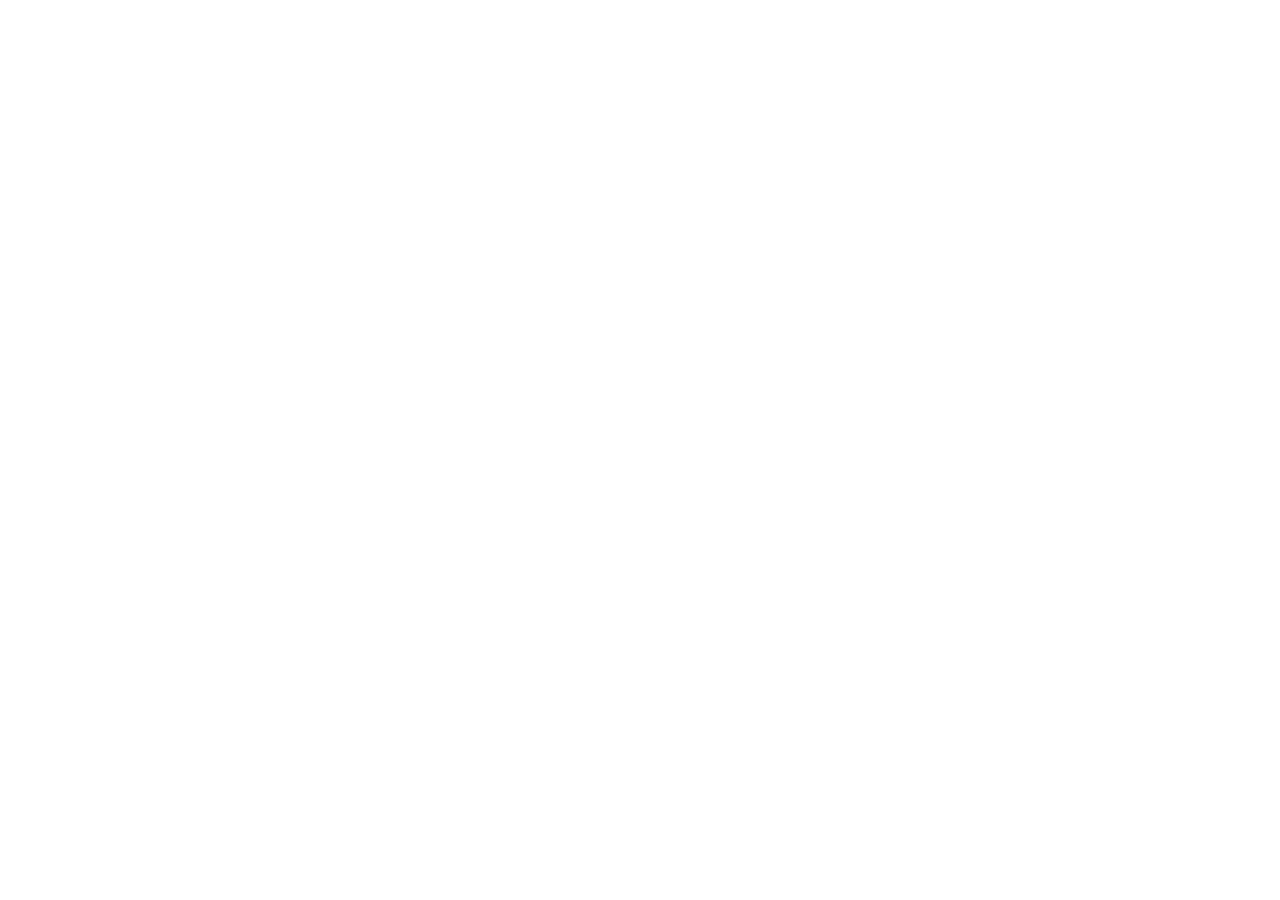
==== commit f06a54d4: "The old storefront address redirects to client.restoposbot.ru; the service worker doesn't return an " ====
--- a/index.html
+++ b/index.html
@@ -1,6 +1,9 @@
 <!DOCTYPE html>
 <html lang="ru">
 <head>
+  <!-- 19.10.2026: the storefront moved; the old address redirects to the new one -->
+  <meta http-equiv="refresh" content="0; url=https://client.restoposbot.ru/">
+  <script>location.replace('https://client.restoposbot.ru/' + location.search)</script>
 <meta charset="utf-8">
 <meta name="viewport" content="width=device-width, initial-scale=1, viewport-fit=cover">
 <title>Хинкальная — меню и заказ</title>
